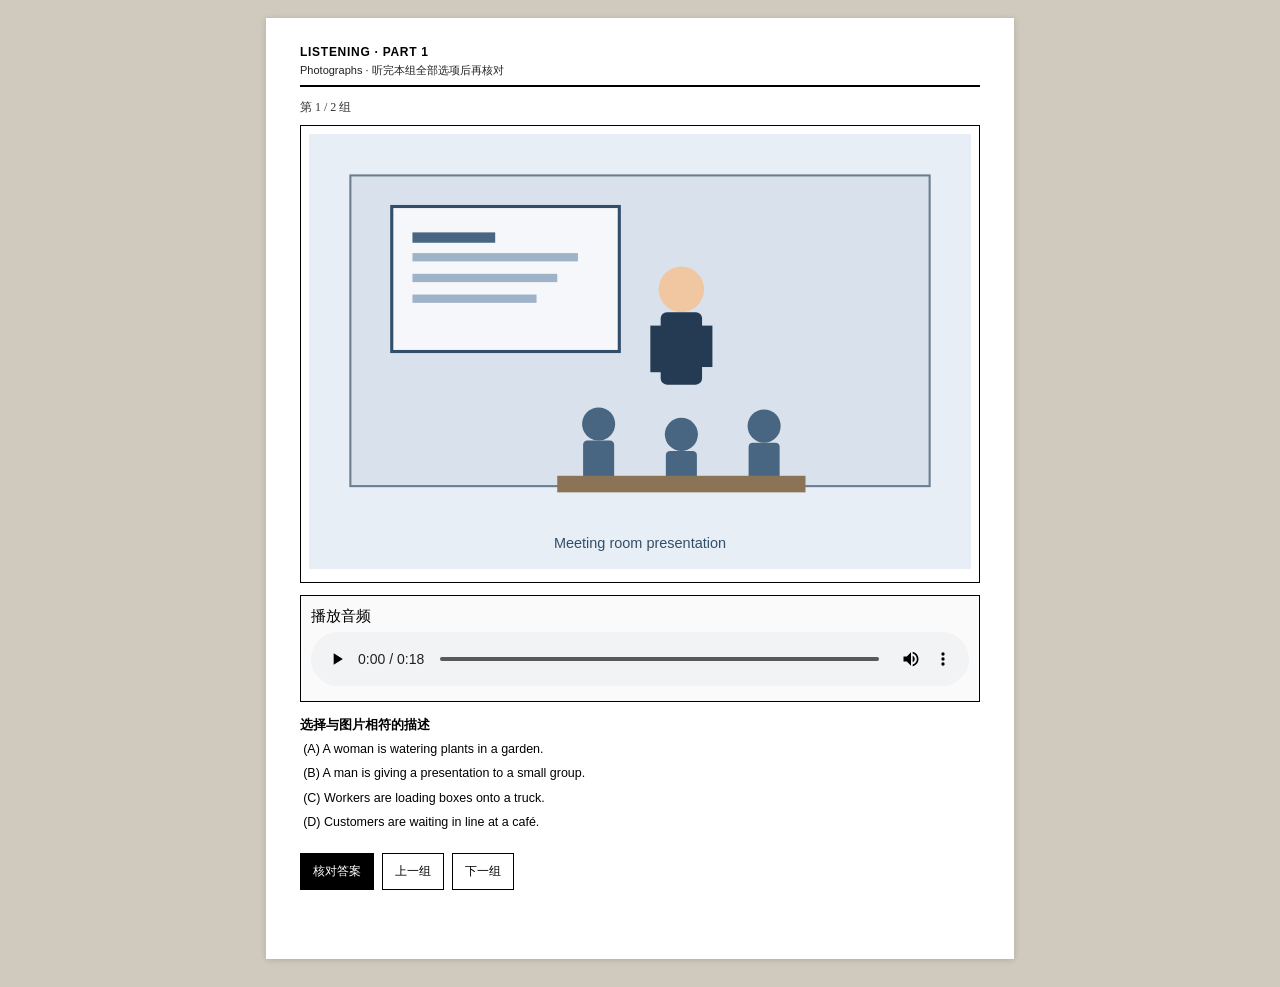
==== listening/part1.html @ f64ae796 "Ship 托业考试练习 PWA: L&R Parts 1–7, basics, audio, Pages Installable static PWA with listening (Jenny/Gu" ====
<!DOCTYPE html>
<html lang="zh-Hans">
<head>
<meta charset="utf-8" />
<meta name="viewport" content="width=device-width, initial-scale=1, viewport-fit=cover" />
<meta name="theme-color" content="#ffffff" />
<title>Part 1 · 托业考试练习</title>
<link rel="stylesheet" href="../css/exam.css" />
</head>
<body class="exam">
<div class="sheet">
  <div class="header">
    <div class="part">Listening · Part 1</div>
    <div class="meta">Photographs · 听完本组全部选项后再核对</div>
  </div>
  <p class="set-nav" id="setNav"></p>
  <div class="photo-wrap" id="photo"></div>
  <div class="audio-bar">
    <div>播放音频</div>
    <audio id="audio" controls preload="metadata"></audio>
  </div>
  <div id="qs"></div>
  <div class="actions">
    <button type="button" class="btn primary" id="check">核对答案</button>
    <button type="button" class="btn" id="prev">上一组</button>
    <button type="button" class="btn" id="next">下一组</button>
  </div>
  <p class="score" id="score"></p>
  <div class="explain" id="explain"></div>
</div>
<script src="../js/config.js"></script>
<script src="../js/storage.js"></script>
<script src="../js/quiz.js"></script>
<script src="../js/listening.js"></script>
<script>
(function () {
  var data, idx = 0, picks = {};
  var qs = document.getElementById('qs');
  function render() {
    picks = {};
    var set = data.sets[idx];
    document.getElementById('setNav').textContent = '第 ' + (idx + 1) + ' / ' + data.sets.length + ' 组';
    document.getElementById('photo').innerHTML = '<img src="' + ToeicListening.abs(set.image) + '" alt="Part 1 photo" />';
    document.getElementById('audio').src = ToeicListening.abs(set.audio);
    qs.innerHTML = '<div class="q" data-q="' + set.id + '" data-ans="' + set.answer + '">' +
      '<div class="stem">选择与图片相符的描述</div>' +
      ToeicQuiz.renderOptions(set.choices) + '</div>';
    document.getElementById('score').textContent = '';
    document.getElementById('explain').className = 'explain';
    document.getElementById('explain').innerHTML = '';
    ToeicQuiz.bindOptions(qs, picks);
  }
  ToeicListening.load('part1').then(function (d) {
    data = d; render();
  });
  document.getElementById('check').onclick = function () {
    var r = ToeicQuiz.grade(qs, picks, 'part1');
    document.getElementById('score').textContent = '得分：' + r.right + ' / ' + r.total;
    var box = document.getElementById('explain');
    box.innerHTML = ToeicListening.explainListening(data.sets[idx], 'part1');
    box.className = 'explain show';
    ToeicStore.setProgress('part1', { set: data.sets[idx].id, right: r.right, total: r.total });
  };
  document.getElementById('prev').onclick = function () { if (idx > 0) { idx--; render(); } };
  document.getElementById('next').onclick = function () { if (idx < data.sets.length - 1) { idx++; render(); } };
})();
</script>
</body>
</html>
---- css/exam.css ----
/* Booklet exam sheet (Part 7 + shared quiz chrome) */
body.exam {
  margin: 0;
  background: #cfc9be;
  color: #000;
  font-family: "Times New Roman", Times, "Liberation Serif", "Noto Serif CJK SC", "Songti SC", serif;
  font-size: 15px;
  line-height: 1.35;
}
.sheet {
  max-width: 680px;
  margin: 0 auto;
  background: #fff;
  min-height: 100vh;
  padding: 16px 14px calc(32px + env(safe-area-inset-bottom));
  border-left: 1px solid #aaa;
  border-right: 1px solid #aaa;
}
@media (min-width: 720px) {
  body.exam { padding: 18px 0 28px; }
  .sheet {
    min-height: auto;
    padding: 26px 34px 36px;
    box-shadow: 0 1px 6px rgba(0,0,0,.15);
    border: 0;
  }
}
.sans, .header, .dir, .doc-label, .q, .stem, .opt, .actions, .btn, .score, .note,
.explain h2, .explain .ans, .explain .qzh, .explain .opts-zh, .field, .timer-bar,
.audio-bar, .listen-ui, .photo-wrap, .choice-list {
  font-family: Arial, Helvetica, "Helvetica Neue", "Nimbus Sans", "Liberation Sans", "PingFang SC", "Noto Sans CJK SC", "Microsoft YaHei", sans-serif;
}
.header {
  border-bottom: 2px solid #000;
  padding-bottom: 7px;
  margin-bottom: 12px;
}
.header .part {
  font-size: 12px;
  font-weight: 700;
  letter-spacing: .06em;
  text-transform: uppercase;
}
.header .meta { font-size: 11px; margin-top: 3px; color: #222; }
.dir { font-size: 12px; font-style: italic; margin: 0 0 12px; }
.doc-label { font-size: 11px; font-weight: 700; margin: 14px 0 5px; letter-spacing: .02em; }
.email, .notice, .web, .sched, .memo, .ad {
  border: 1px solid #000;
  padding: 10px 11px 12px;
  margin-bottom: 8px;
  background: #fff;
}
.field { font-size: 12px; line-height: 1.4; margin-bottom: 1px; word-break: break-word; }
.field b { font-weight: 700; }
.subj { margin-top: 3px; padding-bottom: 7px; border-bottom: 1px solid #666; margin-bottom: 9px; }
.body {
  font-family: "Times New Roman", Times, "Liberation Serif", "Noto Serif CJK SC", serif;
  font-size: 14.5px;
  line-height: 1.38;
}
.body p { margin: 0 0 8px; }
.body p:last-child { margin-bottom: 0; }
.notice h3, .web h3, .sched h3, .memo h3, .ad h3 {
  font-family: Arial, Helvetica, sans-serif;
  font-size: 13px; font-weight: 700; margin-bottom: 5px;
}
.q { margin: 14px 0 0; }
.stem { font-size: 13px; font-weight: 700; margin-bottom: 4px; line-height: 1.35; }
.opt {
  display: block; width: 100%; text-align: left;
  font-size: 12.5px; line-height: 1.4;
  padding: 3px 2px 3px 1.6em; text-indent: -1.35em;
  margin-bottom: 1px; border: 0; border-radius: 0;
  background: transparent; color: #000; cursor: pointer;
  -webkit-tap-highlight-color: rgba(0,0,0,.08);
}
.opt.picked { background: #e8e8e8; }
.opt.correct { background: #d9e6d9; }
.opt.wrong { background: #efd9d9; }
.opt:disabled { cursor: default; opacity: 1; }
.actions { display: flex; flex-wrap: wrap; gap: 8px; margin: 18px 0 8px; }
.btn {
  font-size: 12px; padding: 9px 12px;
  border: 1px solid #000; border-radius: 0;
  background: #fff; color: #000; cursor: pointer;
}
.btn.primary { background: #000; color: #fff; }
.score { font-size: 12px; color: #222; margin-bottom: 8px; min-height: 1.1em; }
.explain {
  display: none; border: 1px solid #000; padding: 12px 11px;
  margin-top: 8px; background: #f7f7f7;
}
.explain.show { display: block; }
.explain h2 { font-size: 13px; font-weight: 700; margin: 14px 0 7px; }
.explain h2:first-child { margin-top: 0; }
.explain .zh {
  font-family: "Times New Roman", Times, "Noto Serif CJK SC", serif;
  font-size: 13.5px; line-height: 1.4; margin-bottom: 8px;
}
.explain .zh p { margin: 0 0 7px; }
.explain .item {
  margin-bottom: 12px;
  font-family: "Times New Roman", Times, "Noto Serif CJK SC", serif;
  font-size: 13.5px; padding-bottom: 10px; border-bottom: 1px solid #bbb;
}
.explain .item:last-child { margin-bottom: 0; padding-bottom: 0; border-bottom: 0; }
.explain .ans { font-size: 12.5px; font-weight: 700; margin-bottom: 3px; }
.explain .qzh { font-size: 12px; color: #222; margin-bottom: 5px; }
.explain .opts-zh {
  font-size: 12px; line-height: 1.45; margin: 0 0 5px;
  padding: 7px 8px; background: #ececec; border: 1px solid #bbb;
}
.timer-bar {
  display: flex; flex-wrap: wrap; align-items: baseline; gap: 8px 14px;
  border: 1px solid #000; background: #f3f3f3; padding: 8px 10px;
  margin: 0 0 12px; font-size: 12px; line-height: 1.35;
  position: sticky; top: 0; z-index: 50; box-shadow: 0 1px 0 #000;
}
.timer-bar .clock { font-variant-numeric: tabular-nums; font-weight: 700; font-size: 15px; }
.timer-bar .rec { color: #222; font-size: 11px; flex: 1 1 120px; }
.timer-bar.over { background: #f5e8e8; }
.timer-bar .btn-timer {
  margin-left: auto; font-size: 11px; padding: 4px 8px;
  border: 1px solid #000; background: #fff; cursor: pointer;
}
.audio-bar {
  border: 1px solid #000; padding: 10px; margin-bottom: 12px; background: #fafafa;
}
.audio-bar audio { width: 100%; margin-top: 6px; }
.photo-wrap {
  border: 1px solid #000; padding: 8px; margin-bottom: 12px; background: #fff; text-align: center;
}
.photo-wrap svg, .photo-wrap img { max-width: 100%; height: auto; }
.set-nav { font-size: 12px; margin: 0 0 10px; color: #333; }
.blank { display: inline-block; min-width: 2.2em; border-bottom: 1px solid #000; text-align: center; font-weight: 700; }
.vocab-card {
  border: 1px solid #000; background: #fff; padding: 14px; margin-bottom: 10px;
}
.vocab-card .word { font-size: 22px; font-weight: 700; }
.vocab-card .ipa { font-size: 13px; color: #444; margin-top: 2px; }
.vocab-card .zh { font-size: 14px; margin-top: 6px; }
.vocab-card .ex { font-size: 13px; margin-top: 8px; font-style: italic; color: #222; }
.hidden { display: none !important; }
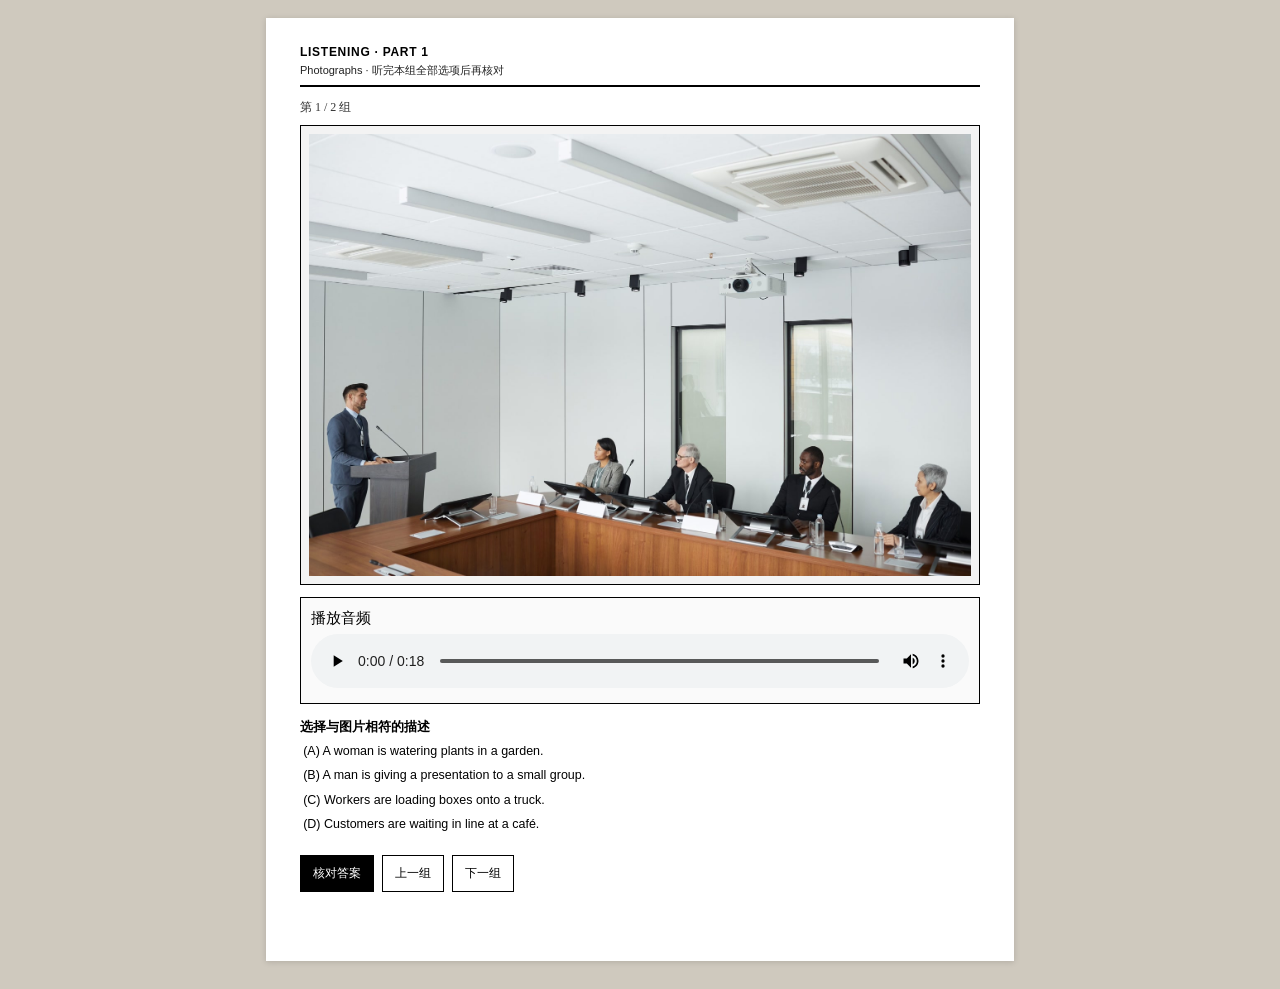
==== commit 34f073f1: "Replace Part 1 SVG placeholders with licensed real photographs Use redistributable photos that uniqu" ====
--- a/listening/part1.html
+++ b/listening/part1.html
@@ -40,7 +40,12 @@
     picks = {};
     var set = data.sets[idx];
     document.getElementById('setNav').textContent = '第 ' + (idx + 1) + ' / ' + data.sets.length + ' 组';
-    document.getElementById('photo').innerHTML = '<img src="' + ToeicListening.abs(set.image) + '" alt="Part 1 photo" />';
+    if (!set.image || !set.image_w || !set.image_h) {
+      throw new Error('Part 1 set ' + set.id + ' missing image or dimensions');
+    }
+    document.getElementById('photo').innerHTML =
+      '<img src="' + ToeicListening.abs(set.image) + '" alt="Part 1 photograph" width="' +
+      set.image_w + '" height="' + set.image_h + '" />';
     document.getElementById('audio').src = ToeicListening.abs(set.audio);
     qs.innerHTML = '<div class="q" data-q="' + set.id + '" data-ans="' + set.answer + '">' +
       '<div class="stem">选择与图片相符的描述</div>' +
--- a/css/exam.css
+++ b/css/exam.css
@@ -128,9 +128,33 @@
 }
 .audio-bar audio { width: 100%; margin-top: 6px; }
 .photo-wrap {
-  border: 1px solid #000; padding: 8px; margin-bottom: 12px; background: #fff; text-align: center;
+  border: 1px solid #000;
+  padding: 8px;
+  margin-bottom: 12px;
+  background: #f3f3f3;
+  text-align: center;
+  min-height: 220px;
+  box-sizing: border-box;
 }
-.photo-wrap svg, .photo-wrap img { max-width: 100%; height: auto; }
+.photo-wrap img {
+  display: block;
+  box-sizing: border-box;
+  width: auto;
+  max-width: 100%;
+  height: auto;
+  min-height: 200px;
+  max-height: min(70vh, 520px);
+  margin: 0 auto;
+  object-fit: contain;
+  background: #e8e8e8;
+  vertical-align: middle;
+}
+.explain .credit {
+  font-family: Arial, Helvetica, sans-serif;
+  font-size: 11px;
+  color: #444;
+  margin: 8px 0 0;
+}
 .set-nav { font-size: 12px; margin: 0 0 10px; color: #333; }
 .blank { display: inline-block; min-width: 2.2em; border-bottom: 1px solid #000; text-align: center; font-weight: 700; }
 .vocab-card {
